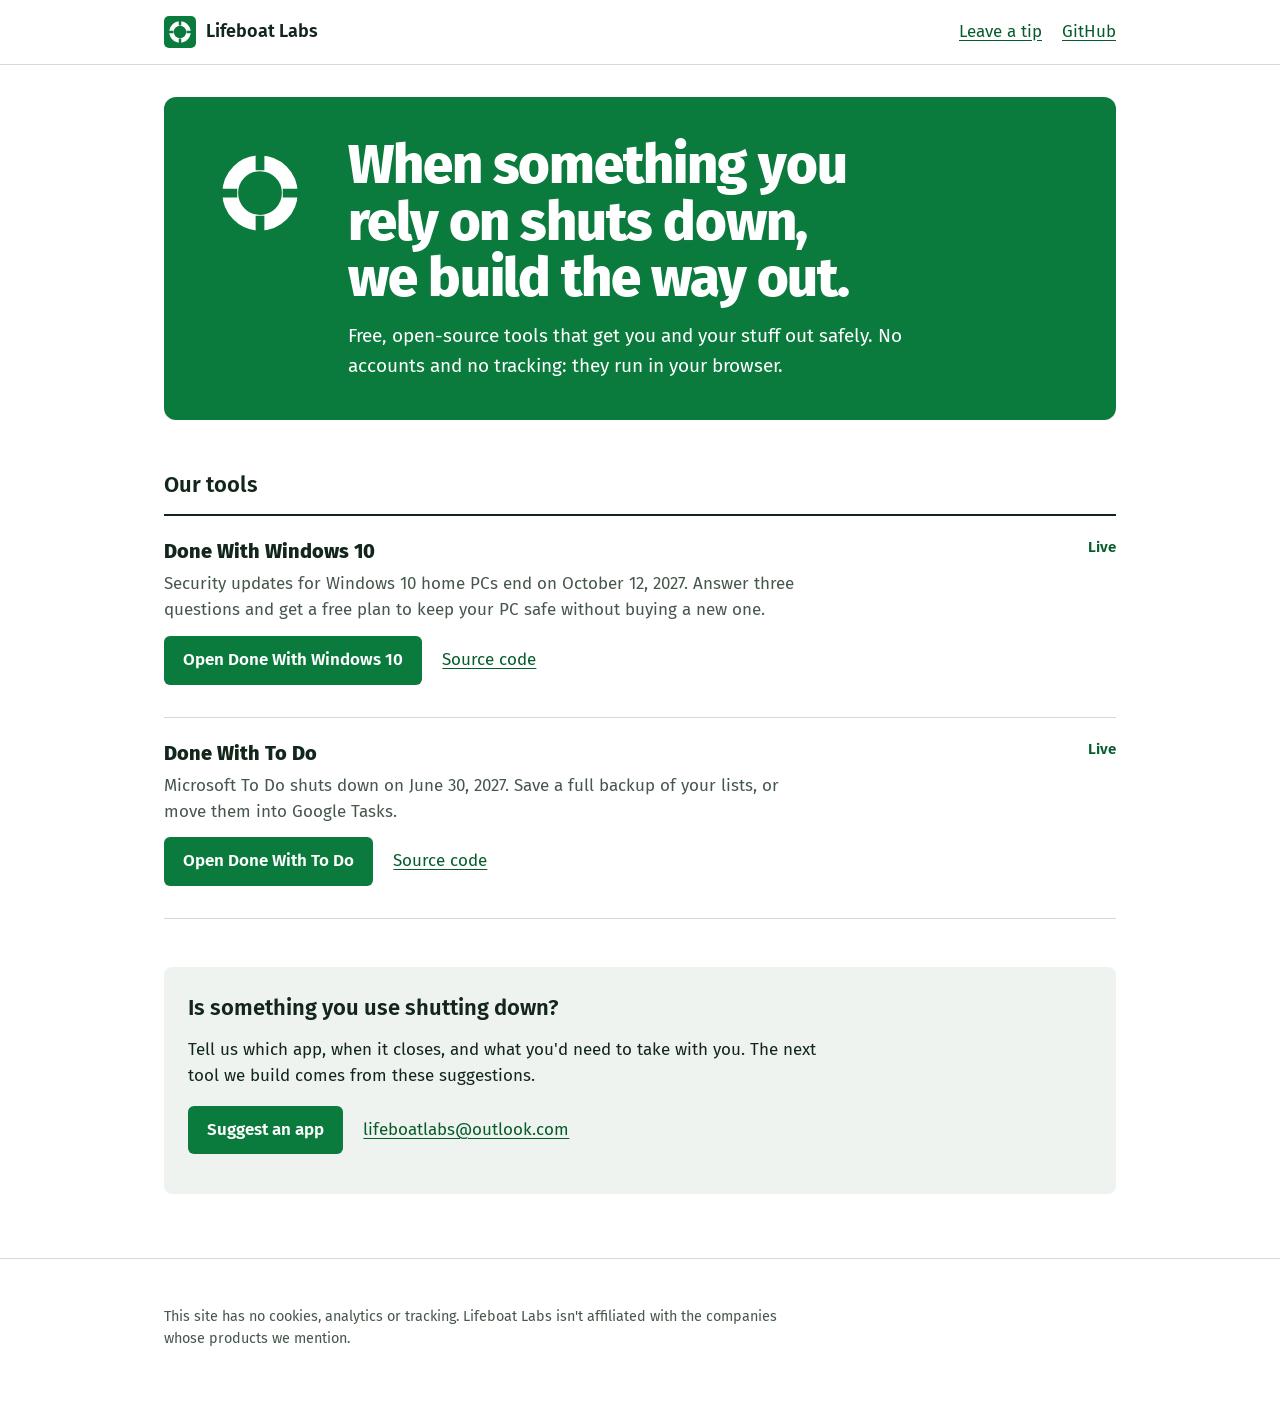
==== index.html @ bfc24596 "List Done With Windows 10 and widen the line beyond apps The homepage, sitemap and readme now includ" ====
<!DOCTYPE html>
<html lang="en">
<head>
  <meta charset="utf-8">
  <meta name="viewport" content="width=device-width, initial-scale=1">
  <meta name="google-site-verification" content="CME2G0pWMknOo0YPonbtoY0QLdp2v57M7CXjoQC16nU" />
  <meta http-equiv="Content-Security-Policy" content="default-src 'none'; style-src 'self'; font-src 'self'; img-src 'self' data:; base-uri 'none'; form-action 'none'">
  <title>Lifeboat Labs: free tools for when something you rely on shuts down</title>
  <meta name="description" content="Free, open-source tools that get you and your stuff out safely when an app or a computer you rely on shuts down. No accounts and no tracking; they run in your browser.">
  <link rel="canonical" href="https://lifeboatlabs.github.io/">
  <link rel="icon" href="favicon.svg" type="image/svg+xml">
  <link rel="stylesheet" href="style.css?v=3">
</head>
<body>
  <header>
    <div class="wrap bar">
      <a class="brand" href="./"><img src="favicon.svg" alt=""> Lifeboat Labs</a>
      <nav class="nav"><a href="tip/">Leave a tip</a> <a href="https://github.com/LifeboatLabs">GitHub</a></nav>
    </div>
  </header>

  <main class="wrap">
    <section class="sign">
      <img src="favicon.svg" alt="">
      <div>
        <h1>When something you rely on shuts down, we build the way out.</h1>
        <p>Free, open-source tools that get you and your stuff out safely. No accounts and no tracking: they run in your browser.</p>
      </div>
    </section>

    <h2>Our tools</h2>
    <ul class="boats">
      <li class="boat">
        <div>
          <h3>Done With Windows 10</h3>
          <p>Security updates for Windows 10 home PCs end on October 12, 2027. Answer three questions and get a free plan to keep your PC safe without buying a new one.</p>
          <p class="links"><a class="btn" href="/done-with-windows-10/">Open Done With Windows 10</a> <a href="https://github.com/LifeboatLabs/done-with-windows-10">Source code</a></p>
        </div>
        <span class="state">Live</span>
      </li>
      <li class="boat">
        <div>
          <h3>Done With To Do</h3>
          <p>Microsoft To Do shuts down on June 30, 2027. Save a full backup of your lists, or move them into Google Tasks.</p>
          <p class="links"><a class="btn" href="/done-with-todo/">Open Done With To Do</a> <a href="https://github.com/LifeboatLabs/done-with-todo">Source code</a></p>
        </div>
        <span class="state">Live</span>
      </li>
    </ul>

    <section class="ask">
      <h2>Is something you use shutting down?</h2>
      <p>Tell us which app, when it closes, and what you'd need to take with you. The next tool we build comes from these suggestions.</p>
      <p class="links"><a class="btn" href="https://github.com/LifeboatLabs/lifeboatlabs.github.io/issues/new?title=Shutting%20down%3A%20&amp;body=Which%20app%3F%0AWhen%20does%20it%20close%3F%0AWhat%20do%20you%20need%20to%20take%20with%20you%3F">Suggest an app</a> <a href="mailto:lifeboatlabs@outlook.com">lifeboatlabs@outlook.com</a></p>
    </section>
  </main>

  <footer>
    <div class="wrap">
      <p>This site has no cookies, analytics or tracking. Lifeboat Labs isn't affiliated with the companies whose products we mention.</p>
    </div>
  </footer>
</body>
</html>
---- style.css ----
/* Lifeboat Labs: the same public-sign look as our tools. Green means the way out. */
@font-face { font-family: "Fira Sans"; src: url("fira-sans-400.woff") format("woff"); font-weight: 400; font-display: swap; }
@font-face { font-family: "Fira Sans"; src: url("fira-sans-600.woff") format("woff"); font-weight: 600; font-display: swap; }
@font-face { font-family: "Fira Sans"; src: url("fira-sans-800.woff") format("woff"); font-weight: 800; font-display: swap; }

:root { --green: #0a7a3d; --green-deep: #075c2d; --ink: #13261b; --ink-soft: #46574c; --line: #cfdcd2; --mist: #eef3ef; }
*, *::before, *::after { box-sizing: border-box; }
body { margin: 0; color: var(--ink); background: #fff; font: 1.0625rem/1.55 "Fira Sans", "Segoe UI", -apple-system, BlinkMacSystemFont, Roboto, Arial, sans-serif; }
a { color: var(--green-deep); text-underline-offset: 0.15em; }
:focus-visible { outline: 3px solid var(--ink); outline-offset: 2px; }
.wrap { max-width: 62rem; margin: 0 auto; padding: 0 1.25rem; }
p, li { max-width: 40rem; }

header { border-bottom: 1px solid var(--line); margin-bottom: 2rem; }
.bar { display: flex; align-items: center; justify-content: space-between; min-height: 4rem; gap: 1rem; }
.brand { display: inline-flex; align-items: center; gap: 0.6rem; font-weight: 600; font-size: 1.125rem; color: var(--ink); text-decoration: none; }
.brand img { width: 2rem; height: 2rem; }

.sign { background: var(--green); color: #fff; border-radius: 12px; padding: 2.5rem; display: grid; grid-template-columns: 7rem 1fr; gap: 2rem; align-items: start; }
.sign img { width: 7rem; height: 7rem; }
.sign h1 { text-wrap: balance; margin: 0 0 0.9rem; font-size: clamp(2.2rem, 1.5rem + 3vw, 3.4rem); line-height: 1.04; letter-spacing: -0.02em; font-weight: 800; }
.sign p { margin: 0; font-size: 1.1875rem; max-width: 36rem; }

h2 { font-size: 1.375rem; font-weight: 600; margin: 3rem 0 0.75rem; }
.boats { list-style: none; margin: 0; padding: 0; border-top: 2px solid var(--ink); }
.boat { display: grid; grid-template-columns: 1fr auto; gap: 0.5rem 1.5rem; padding: 1.25rem 0; border-bottom: 1px solid var(--line); max-width: none; }
.boat h3 { margin: 0; font-size: 1.25rem; }
.boat p { margin: 0.25rem 0 0.75rem; color: var(--ink-soft); }
.state { font-weight: 600; color: var(--green-deep); font-size: 0.95rem; white-space: nowrap; }
.links { display: flex; flex-wrap: wrap; gap: 0.75rem 1.25rem; align-items: center; margin: 0; }
.btn { display: inline-block; background: var(--green); color: #fff; font-weight: 600; text-decoration: none; padding: 0.7rem 1.2rem; border-radius: 6px; }
.btn:hover { background: var(--green-deep); color: #fff; }

.ask { background: var(--mist); border-radius: 8px; padding: 1.5rem; margin-top: 3rem; }
.ask h2 { margin-top: 0; }
.ask p { margin: 0 0 1rem; }

.nav { display: flex; gap: 1.25rem; flex-wrap: wrap; }

/* Tip page */
.page-title { font-size: clamp(2rem, 1.5rem + 2vw, 2.75rem); font-weight: 800; letter-spacing: -0.015em; line-height: 1.1; margin: 0 0 0.75rem; }
.lead { font-size: 1.1875rem; }
.wallets { list-style: none; margin: 1.5rem 0 0; padding: 0; border-top: 2px solid var(--ink); }
.wallet { padding: 1.25rem 0 1.5rem; border-bottom: 1px solid var(--line); max-width: none; }
.wallet h2 { margin: 0; font-size: 1.25rem; }
.takes { margin: 0.15rem 0 0.75rem; color: var(--ink-soft); }
/* A fixed-width face keeps 0/O and l/1 apart, so people can check the address by eye. */
.address { display: block; font: 1.0625rem/1.5 ui-monospace, "Cascadia Mono", Consolas, Menlo, monospace; background: var(--mist); border-radius: 6px; padding: 0.8rem 1rem; word-break: break-all; user-select: all; max-width: 40rem; margin-bottom: 0.75rem; }
button.btn { border: 0; font: inherit; font-weight: 600; cursor: pointer; }
.warn { font-weight: 600; margin-top: 1rem; }
.visually-hidden { position: absolute; width: 1px; height: 1px; overflow: hidden; clip: rect(0 0 0 0); white-space: nowrap; }

footer { margin-top: 4rem; padding: 2rem 0 3rem; border-top: 1px solid var(--line); color: var(--ink-soft); font-size: 0.9rem; }

@media (max-width: 720px) {
  .sign { grid-template-columns: 1fr; padding: 1.75rem 1.4rem; gap: 1rem; }
  .sign img { width: 4rem; height: 4rem; }
  .boat { grid-template-columns: 1fr; }
}
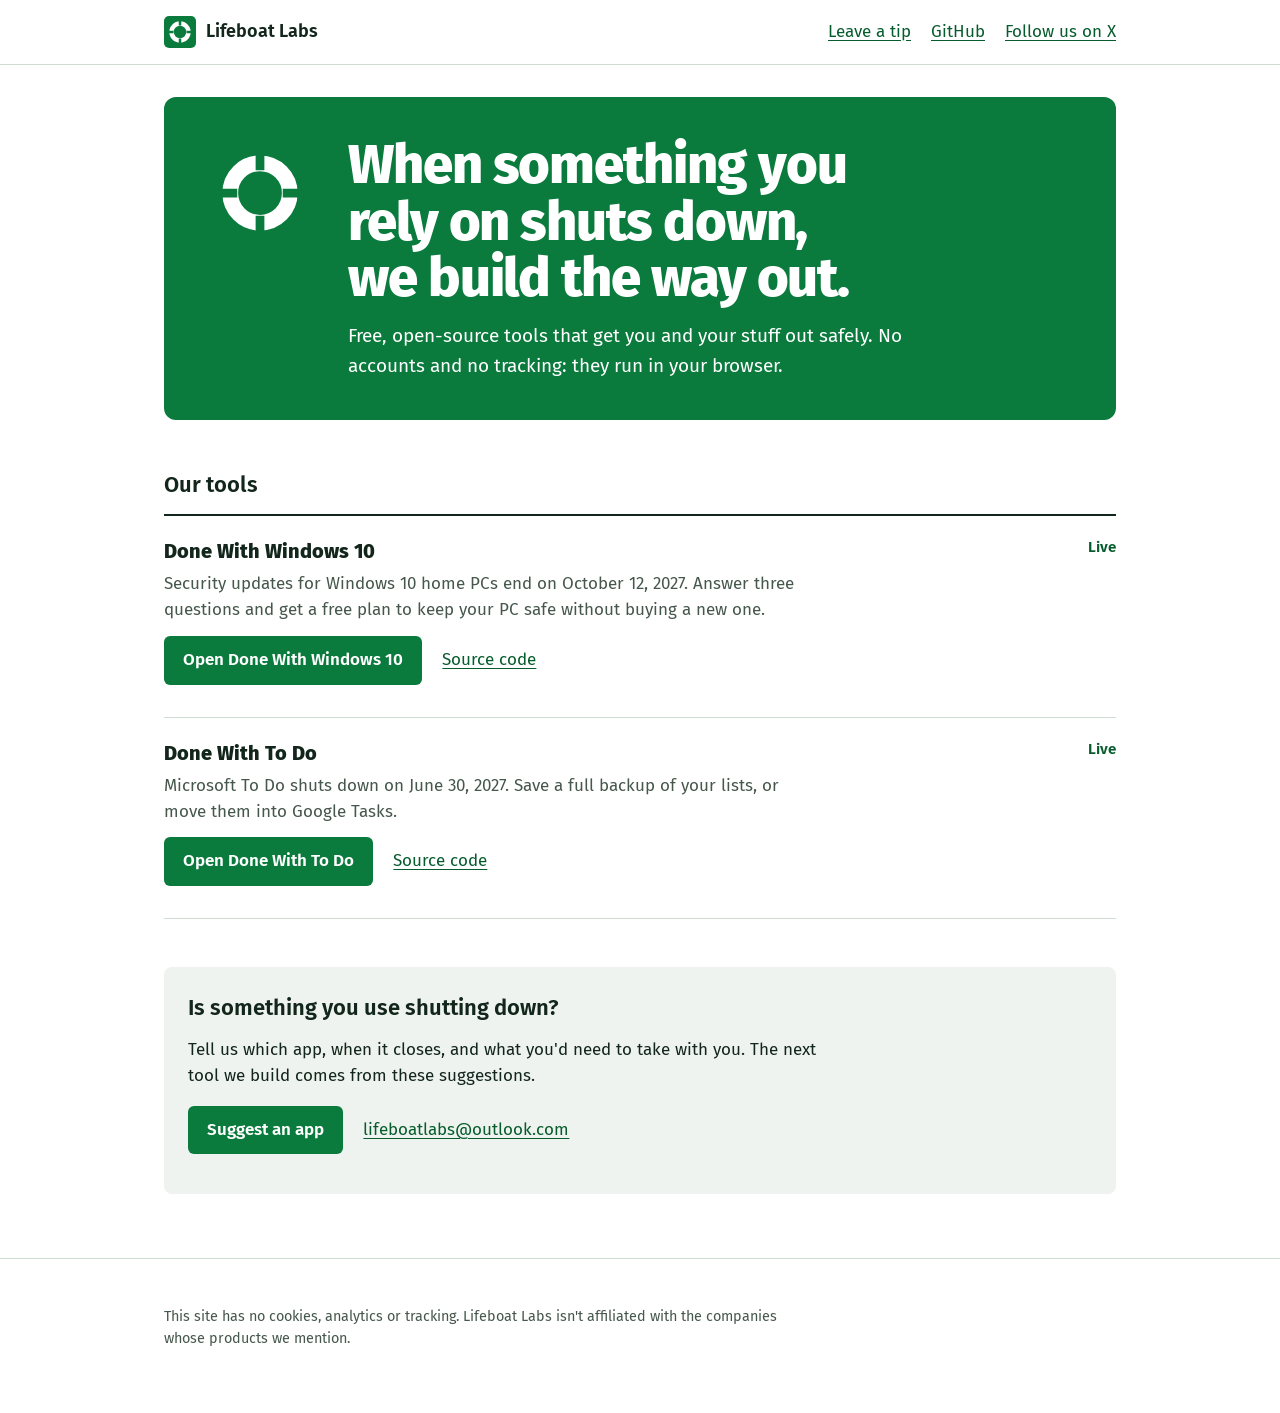
==== commit a00061bb: "Link to Lifeboat Labs on X, and tidy the header on phones "Follow us on X" joins the links at the to" ====
--- a/index.html
+++ b/index.html
@@ -9,13 +9,13 @@
   <meta name="description" content="Free, open-source tools that get you and your stuff out safely when an app or a computer you rely on shuts down. No accounts and no tracking; they run in your browser.">
   <link rel="canonical" href="https://lifeboatlabs.github.io/">
   <link rel="icon" href="favicon.svg" type="image/svg+xml">
-  <link rel="stylesheet" href="style.css?v=3">
+  <link rel="stylesheet" href="style.css?v=4">
 </head>
 <body>
   <header>
     <div class="wrap bar">
       <a class="brand" href="./"><img src="favicon.svg" alt=""> Lifeboat Labs</a>
-      <nav class="nav"><a href="tip/">Leave a tip</a> <a href="https://github.com/LifeboatLabs">GitHub</a></nav>
+      <nav class="nav"><a href="tip/">Leave a tip</a> <a href="https://github.com/LifeboatLabs">GitHub</a> <a href="https://x.com/Lifeboat_labs">Follow us on X</a></nav>
     </div>
   </header>
 
--- a/style.css
+++ b/style.css
@@ -12,8 +12,8 @@
 p, li { max-width: 40rem; }
 
 header { border-bottom: 1px solid var(--line); margin-bottom: 2rem; }
-.bar { display: flex; align-items: center; justify-content: space-between; min-height: 4rem; gap: 1rem; }
-.brand { display: inline-flex; align-items: center; gap: 0.6rem; font-weight: 600; font-size: 1.125rem; color: var(--ink); text-decoration: none; }
+.bar { display: flex; flex-wrap: wrap; align-items: center; justify-content: space-between; min-height: 4rem; gap: 0.4rem 1rem; padding-top: 0.6rem; padding-bottom: 0.6rem; }
+.brand { display: inline-flex; align-items: center; gap: 0.6rem; font-weight: 600; font-size: 1.125rem; color: var(--ink); text-decoration: none; white-space: nowrap; }
 .brand img { width: 2rem; height: 2rem; }
 
 .sign { background: var(--green); color: #fff; border-radius: 12px; padding: 2.5rem; display: grid; grid-template-columns: 7rem 1fr; gap: 2rem; align-items: start; }
@@ -35,7 +35,7 @@
 .ask h2 { margin-top: 0; }
 .ask p { margin: 0 0 1rem; }
 
-.nav { display: flex; gap: 1.25rem; flex-wrap: wrap; }
+.nav { display: flex; gap: 0.4rem 1.25rem; flex-wrap: wrap; }
 
 /* Tip page */
 .page-title { font-size: clamp(2rem, 1.5rem + 2vw, 2.75rem); font-weight: 800; letter-spacing: -0.015em; line-height: 1.1; margin: 0 0 0.75rem; }
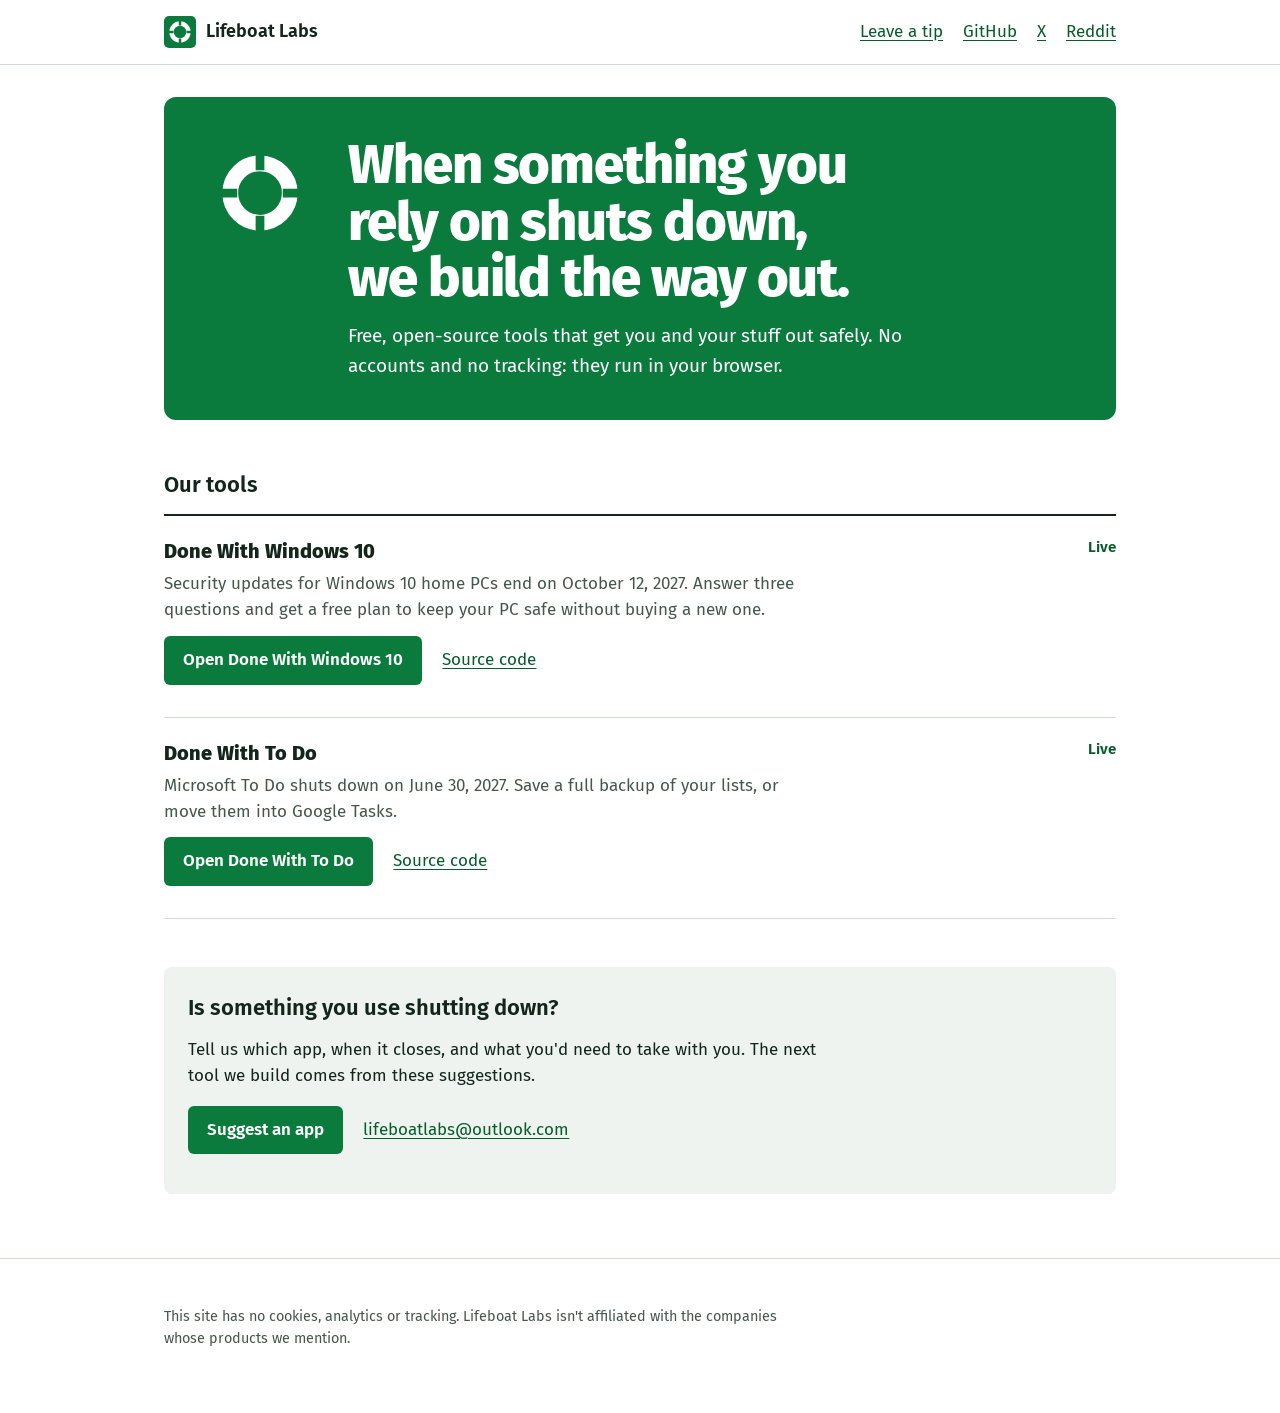
==== commit fb88f618: "Link to Lifeboat Labs on Reddit too The links at the top now read Leave a tip, GitHub, X and Reddit," ====
--- a/index.html
+++ b/index.html
@@ -15,7 +15,7 @@
   <header>
     <div class="wrap bar">
       <a class="brand" href="./"><img src="favicon.svg" alt=""> Lifeboat Labs</a>
-      <nav class="nav"><a href="tip/">Leave a tip</a> <a href="https://github.com/LifeboatLabs">GitHub</a> <a href="https://x.com/Lifeboat_labs">Follow us on X</a></nav>
+      <nav class="nav"><a href="tip/">Leave a tip</a> <a href="https://github.com/LifeboatLabs">GitHub</a> <a href="https://x.com/Lifeboat_labs" aria-label="Lifeboat Labs on X">X</a> <a href="https://www.reddit.com/user/Natural_Ad5072/" aria-label="Lifeboat Labs on Reddit">Reddit</a></nav>
     </div>
   </header>
 
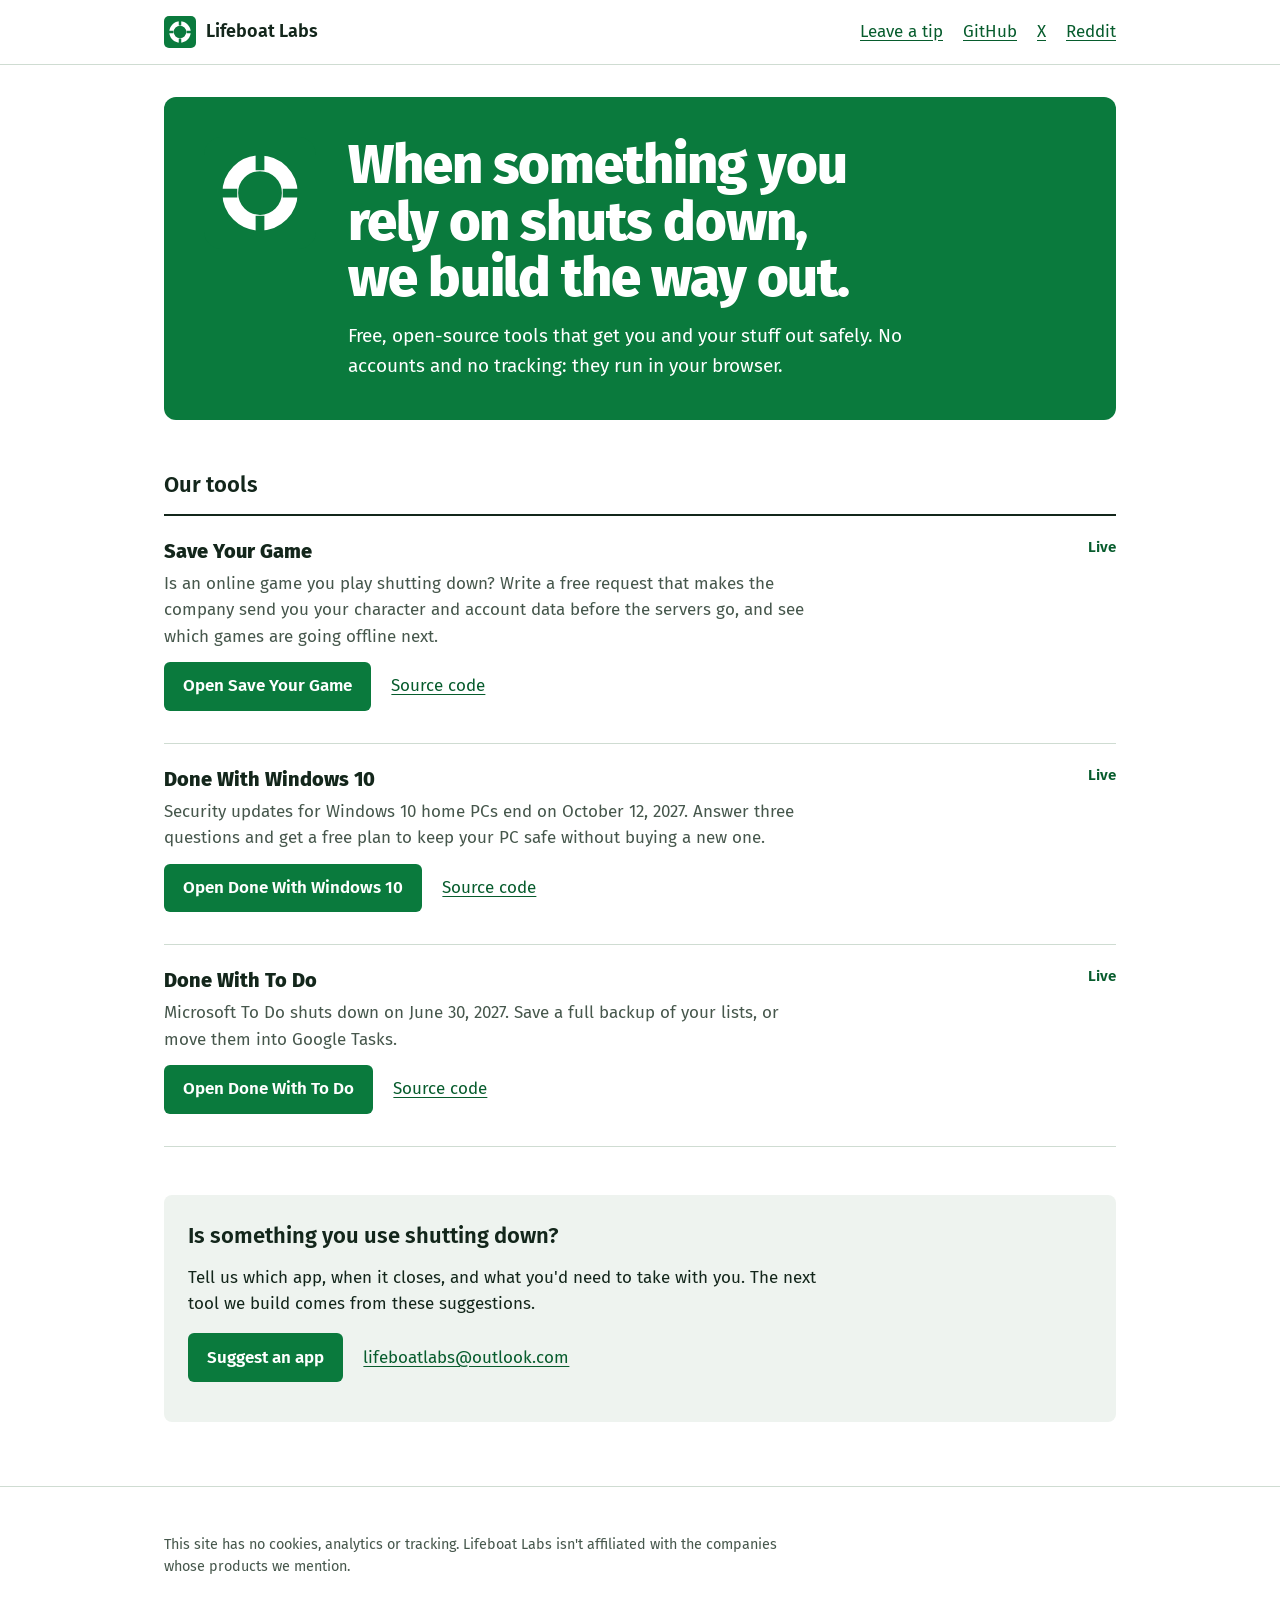
==== commit fac13ac0: "List Save Your Game Our third tool goes at the top of the homepage, and into the sitemap and readme." ====
--- a/index.html
+++ b/index.html
@@ -32,6 +32,14 @@
     <ul class="boats">
       <li class="boat">
         <div>
+          <h3>Save Your Game</h3>
+          <p>Is an online game you play shutting down? Write a free request that makes the company send you your character and account data before the servers go, and see which games are going offline next.</p>
+          <p class="links"><a class="btn" href="/save-your-game/">Open Save Your Game</a> <a href="https://github.com/LifeboatLabs/save-your-game">Source code</a></p>
+        </div>
+        <span class="state">Live</span>
+      </li>
+      <li class="boat">
+        <div>
           <h3>Done With Windows 10</h3>
           <p>Security updates for Windows 10 home PCs end on October 12, 2027. Answer three questions and get a free plan to keep your PC safe without buying a new one.</p>
           <p class="links"><a class="btn" href="/done-with-windows-10/">Open Done With Windows 10</a> <a href="https://github.com/LifeboatLabs/done-with-windows-10">Source code</a></p>
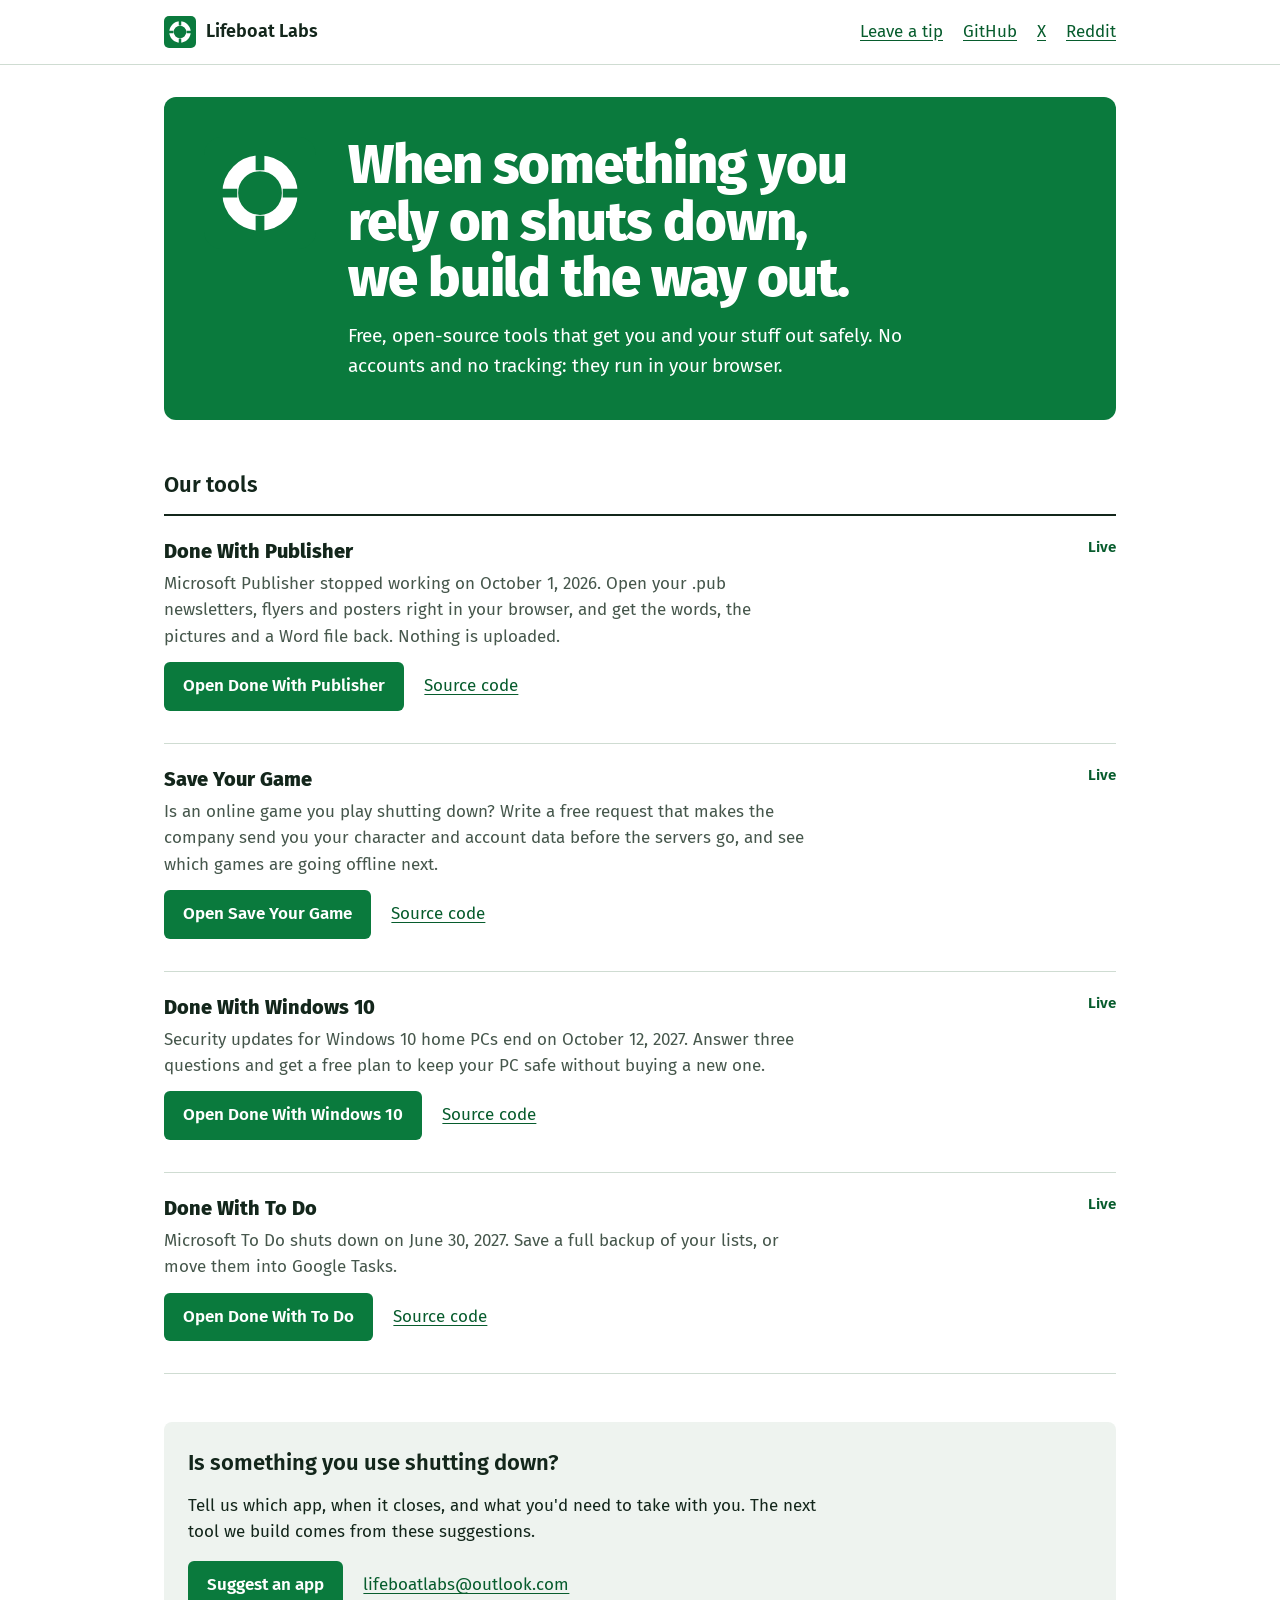
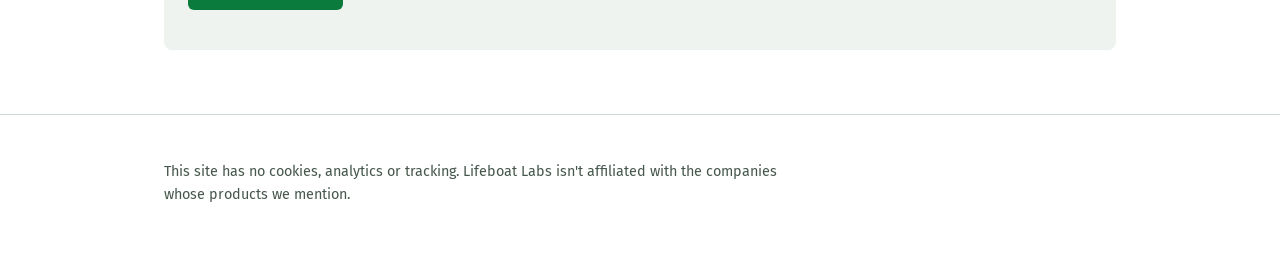
==== commit 6ba494f0: "List Done With Publisher Co-Authored-By: Claude Opus 5.5 <noreply@anthropic.com> Claude-Session: htt" ====
--- a/index.html
+++ b/index.html
@@ -30,6 +30,14 @@
 
     <h2>Our tools</h2>
     <ul class="boats">
+      <li class="boat">
+        <div>
+          <h3>Done With Publisher</h3>
+          <p>Microsoft Publisher stopped working on October 1, 2026. Open your .pub newsletters, flyers and posters right in your browser, and get the words, the pictures and a Word file back. Nothing is uploaded.</p>
+          <p class="links"><a class="btn" href="/done-with-publisher/">Open Done With Publisher</a> <a href="https://github.com/LifeboatLabs/done-with-publisher">Source code</a></p>
+        </div>
+        <span class="state">Live</span>
+      </li>
       <li class="boat">
         <div>
           <h3>Save Your Game</h3>
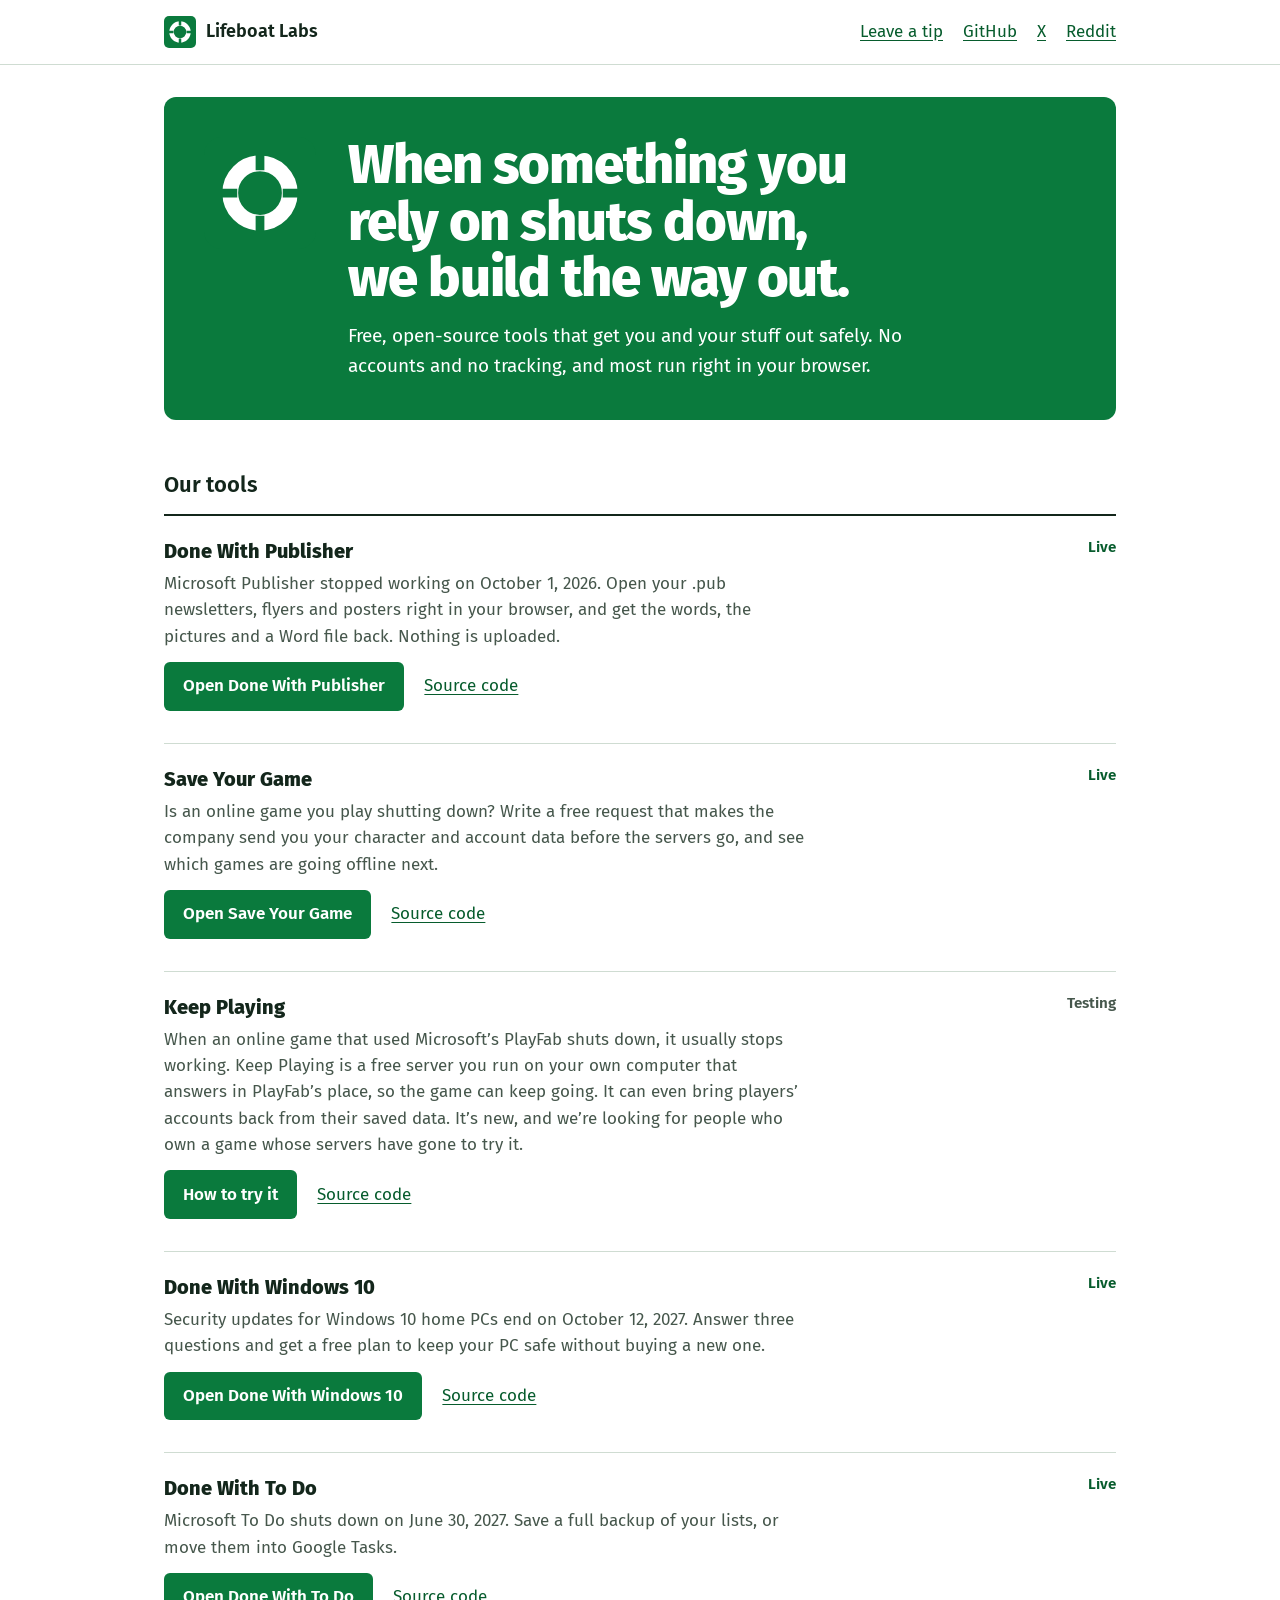
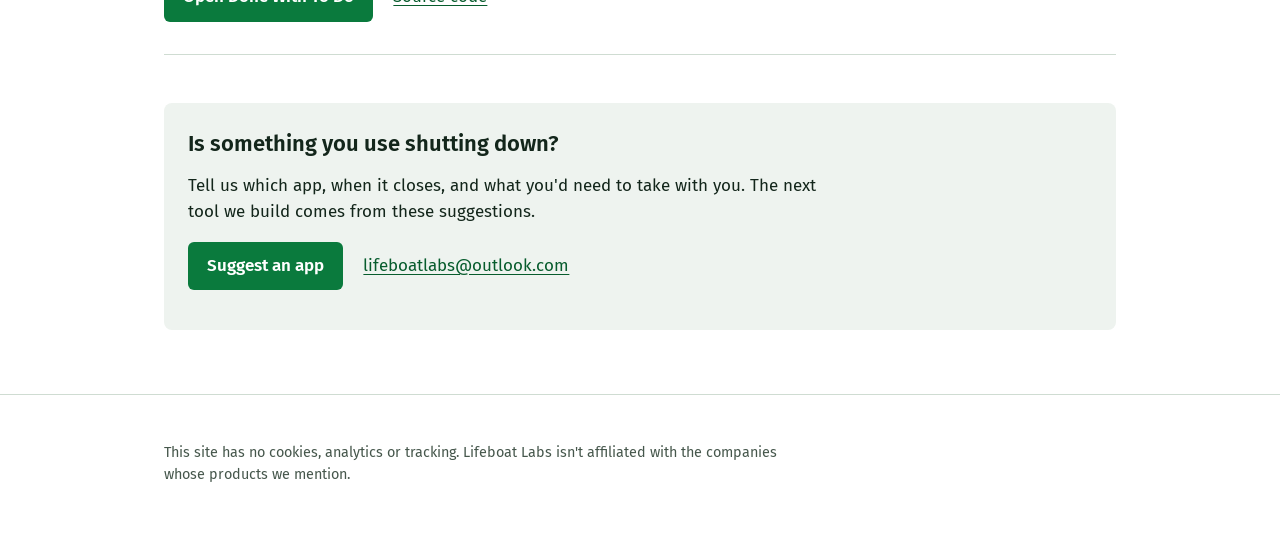
==== commit 4784a399: "List Keep Playing on the homepage, marked Testing It's now public on Reddit and has a release, so th" ====
--- a/index.html
+++ b/index.html
@@ -6,10 +6,10 @@
   <meta name="google-site-verification" content="CME2G0pWMknOo0YPonbtoY0QLdp2v57M7CXjoQC16nU" />
   <meta http-equiv="Content-Security-Policy" content="default-src 'none'; style-src 'self'; font-src 'self'; img-src 'self' data:; base-uri 'none'; form-action 'none'">
   <title>Lifeboat Labs: free tools for when something you rely on shuts down</title>
-  <meta name="description" content="Free, open-source tools that get you and your stuff out safely when an app or a computer you rely on shuts down. No accounts and no tracking; they run in your browser.">
+  <meta name="description" content="Free, open-source tools that get you and your stuff out safely when an app or a computer you rely on shuts down. No accounts and no tracking; most run right in your browser.">
   <link rel="canonical" href="https://lifeboatlabs.github.io/">
   <link rel="icon" href="favicon.svg" type="image/svg+xml">
-  <link rel="stylesheet" href="style.css?v=4">
+  <link rel="stylesheet" href="style.css?v=6">
 </head>
 <body>
   <header>
@@ -24,7 +24,7 @@
       <img src="favicon.svg" alt="">
       <div>
         <h1>When something you rely on shuts down, we build the way out.</h1>
-        <p>Free, open-source tools that get you and your stuff out safely. No accounts and no tracking: they run in your browser.</p>
+        <p>Free, open-source tools that get you and your stuff out safely. No accounts and no tracking, and most run right in your browser.</p>
       </div>
     </section>
 
@@ -45,6 +45,14 @@
           <p class="links"><a class="btn" href="/save-your-game/">Open Save Your Game</a> <a href="https://github.com/LifeboatLabs/save-your-game">Source code</a></p>
         </div>
         <span class="state">Live</span>
+      </li>
+      <li class="boat">
+        <div>
+          <h3>Keep Playing</h3>
+          <p>When an online game that used Microsoft&rsquo;s PlayFab shuts down, it usually stops working. Keep Playing is a free server you run on your own computer that answers in PlayFab&rsquo;s place, so the game can keep going. It can even bring players&rsquo; accounts back from their saved data. It&rsquo;s new, and we&rsquo;re looking for people who own a game whose servers have gone to try it.</p>
+          <p class="links"><a class="btn" href="https://github.com/LifeboatLabs/keep-playing#try-it">How to try it</a> <a href="https://github.com/LifeboatLabs/keep-playing">Source code</a></p>
+        </div>
+        <span class="state testing">Testing</span>
       </li>
       <li class="boat">
         <div>
--- a/style.css
+++ b/style.css
@@ -27,6 +27,7 @@
 .boat h3 { margin: 0; font-size: 1.25rem; }
 .boat p { margin: 0.25rem 0 0.75rem; color: var(--ink-soft); }
 .state { font-weight: 600; color: var(--green-deep); font-size: 0.95rem; white-space: nowrap; }
+.state.testing { color: var(--ink-soft); }
 .links { display: flex; flex-wrap: wrap; gap: 0.75rem 1.25rem; align-items: center; margin: 0; }
 .btn { display: inline-block; background: var(--green); color: #fff; font-weight: 600; text-decoration: none; padding: 0.7rem 1.2rem; border-radius: 6px; }
 .btn:hover { background: var(--green-deep); color: #fff; }
@@ -47,6 +48,12 @@
 /* A fixed-width face keeps 0/O and l/1 apart, so people can check the address by eye. */
 .address { display: block; font: 1.0625rem/1.5 ui-monospace, "Cascadia Mono", Consolas, Menlo, monospace; background: var(--mist); border-radius: 6px; padding: 0.8rem 1rem; word-break: break-all; user-select: all; max-width: 40rem; margin-bottom: 0.75rem; }
 button.btn { border: 0; font: inherit; font-weight: 600; cursor: pointer; }
+/* One star button per tool: white on the mist box, so five of them don't shout. */
+.stars { list-style: none; margin: 0 0 1.25rem; padding: 0; display: grid; grid-template-columns: repeat(auto-fill, minmax(18.5rem, 1fr)); gap: 0.75rem; }
+.stars li { max-width: none; }
+.btn-line { display: flex; align-items: center; gap: 0.55rem; height: 100%; background: #fff; color: var(--green-deep); border: 2px solid var(--green); font-weight: 600; text-decoration: none; padding: 0.6rem 1rem; border-radius: 6px; }
+.btn-line:hover { background: var(--green); color: #fff; }
+.star { width: 1.1rem; height: 1.1rem; flex: none; }
 .warn { font-weight: 600; margin-top: 1rem; }
 .visually-hidden { position: absolute; width: 1px; height: 1px; overflow: hidden; clip: rect(0 0 0 0); white-space: nowrap; }
 
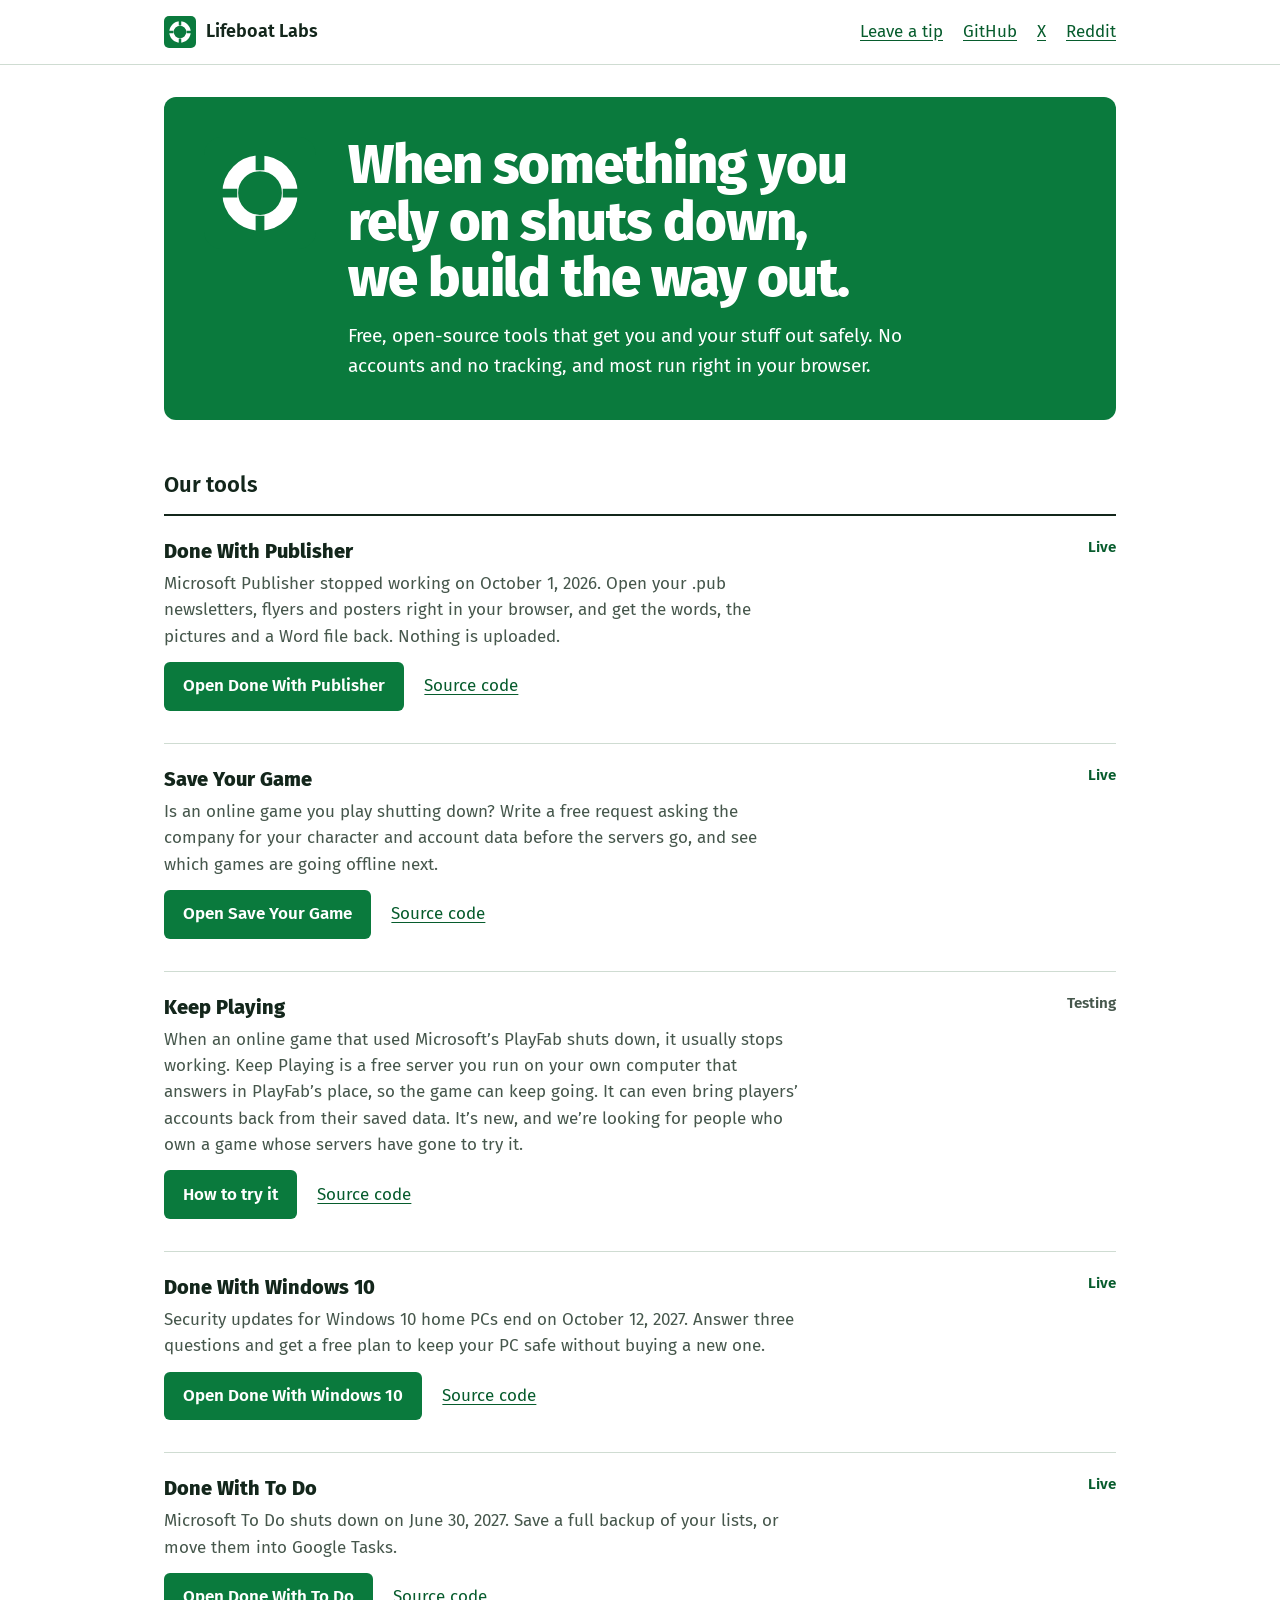
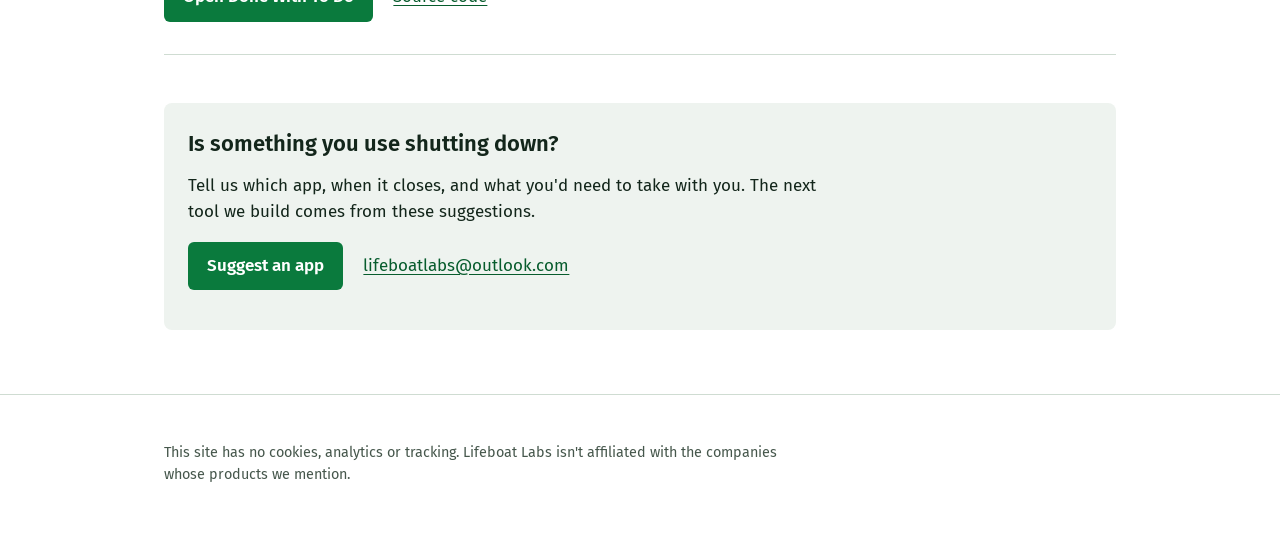
==== commit 032f0f54: "Save Your Game asks for your data; it can't promise it Co-Authored-By: Claude Opus 5.5 <noreply@anth" ====
--- a/index.html
+++ b/index.html
@@ -41,7 +41,7 @@
       <li class="boat">
         <div>
           <h3>Save Your Game</h3>
-          <p>Is an online game you play shutting down? Write a free request that makes the company send you your character and account data before the servers go, and see which games are going offline next.</p>
+          <p>Is an online game you play shutting down? Write a free request asking the company for your character and account data before the servers go, and see which games are going offline next.</p>
           <p class="links"><a class="btn" href="/save-your-game/">Open Save Your Game</a> <a href="https://github.com/LifeboatLabs/save-your-game">Source code</a></p>
         </div>
         <span class="state">Live</span>
